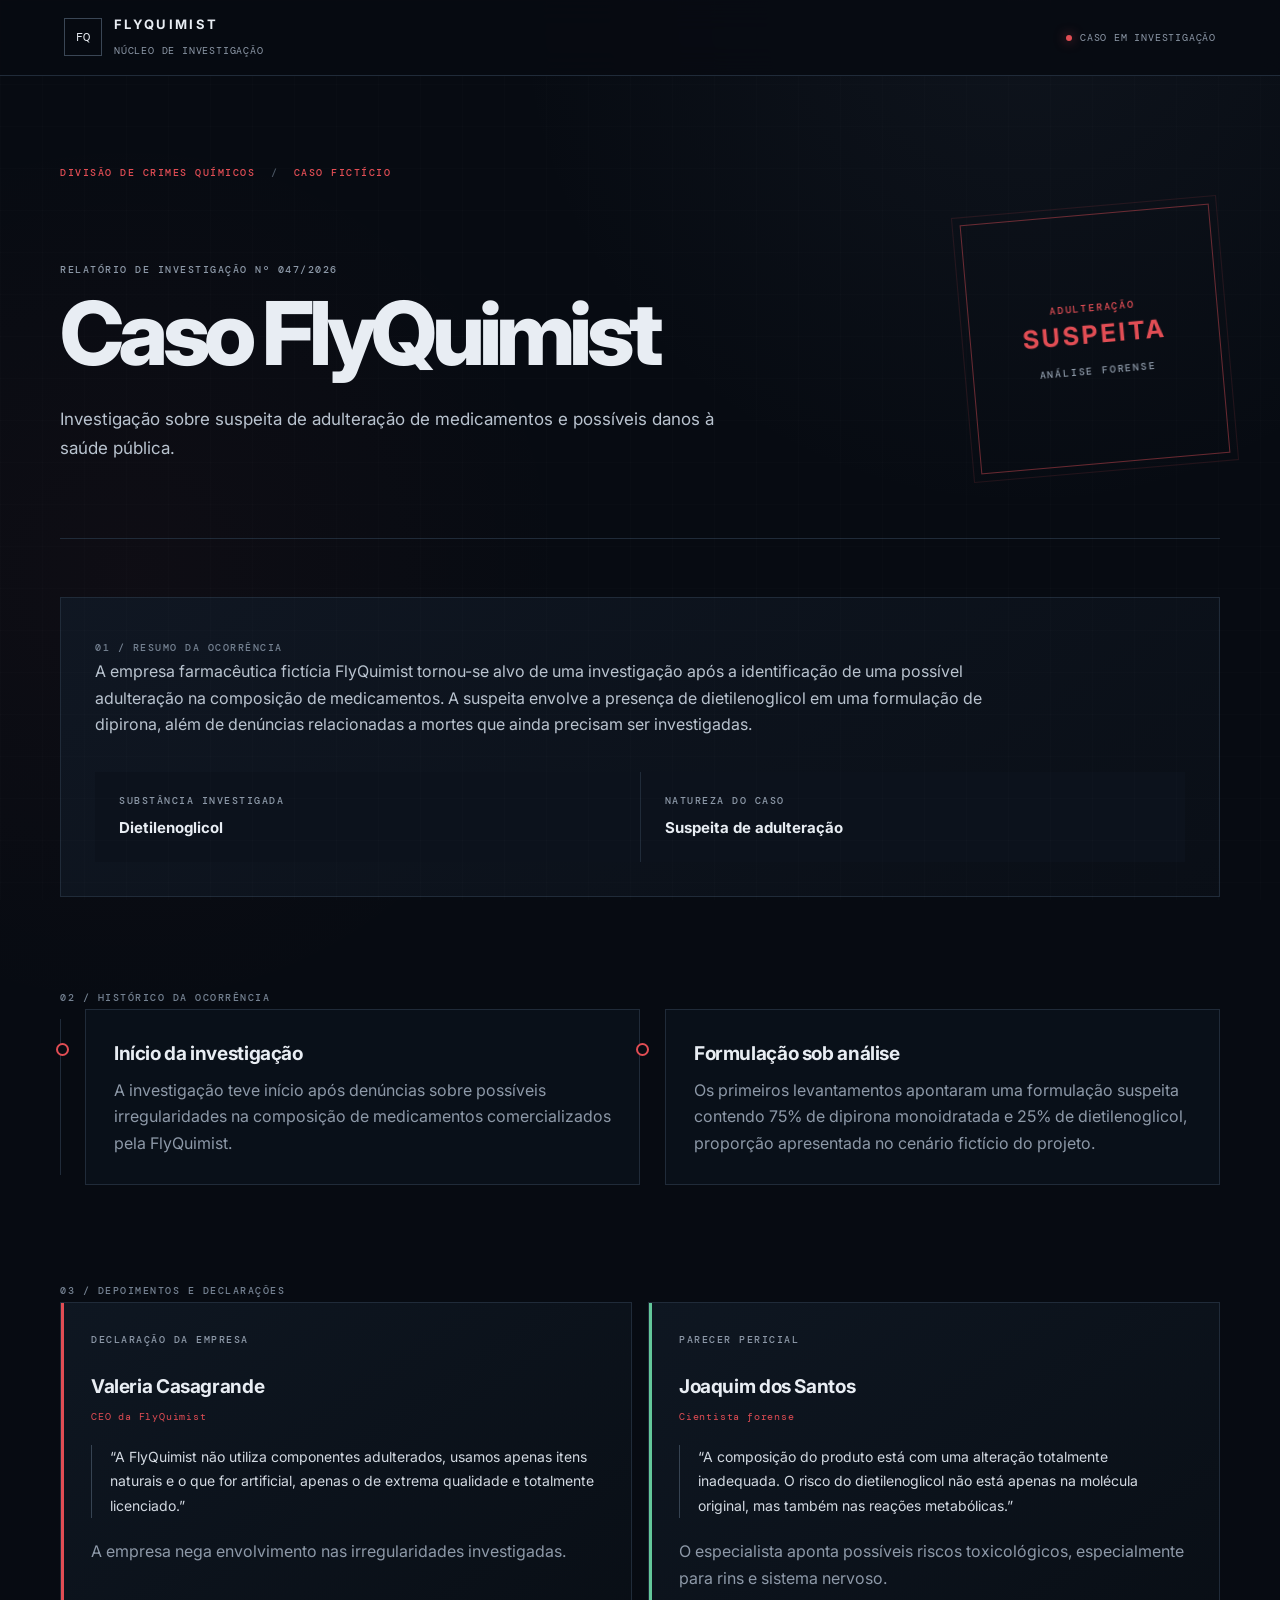
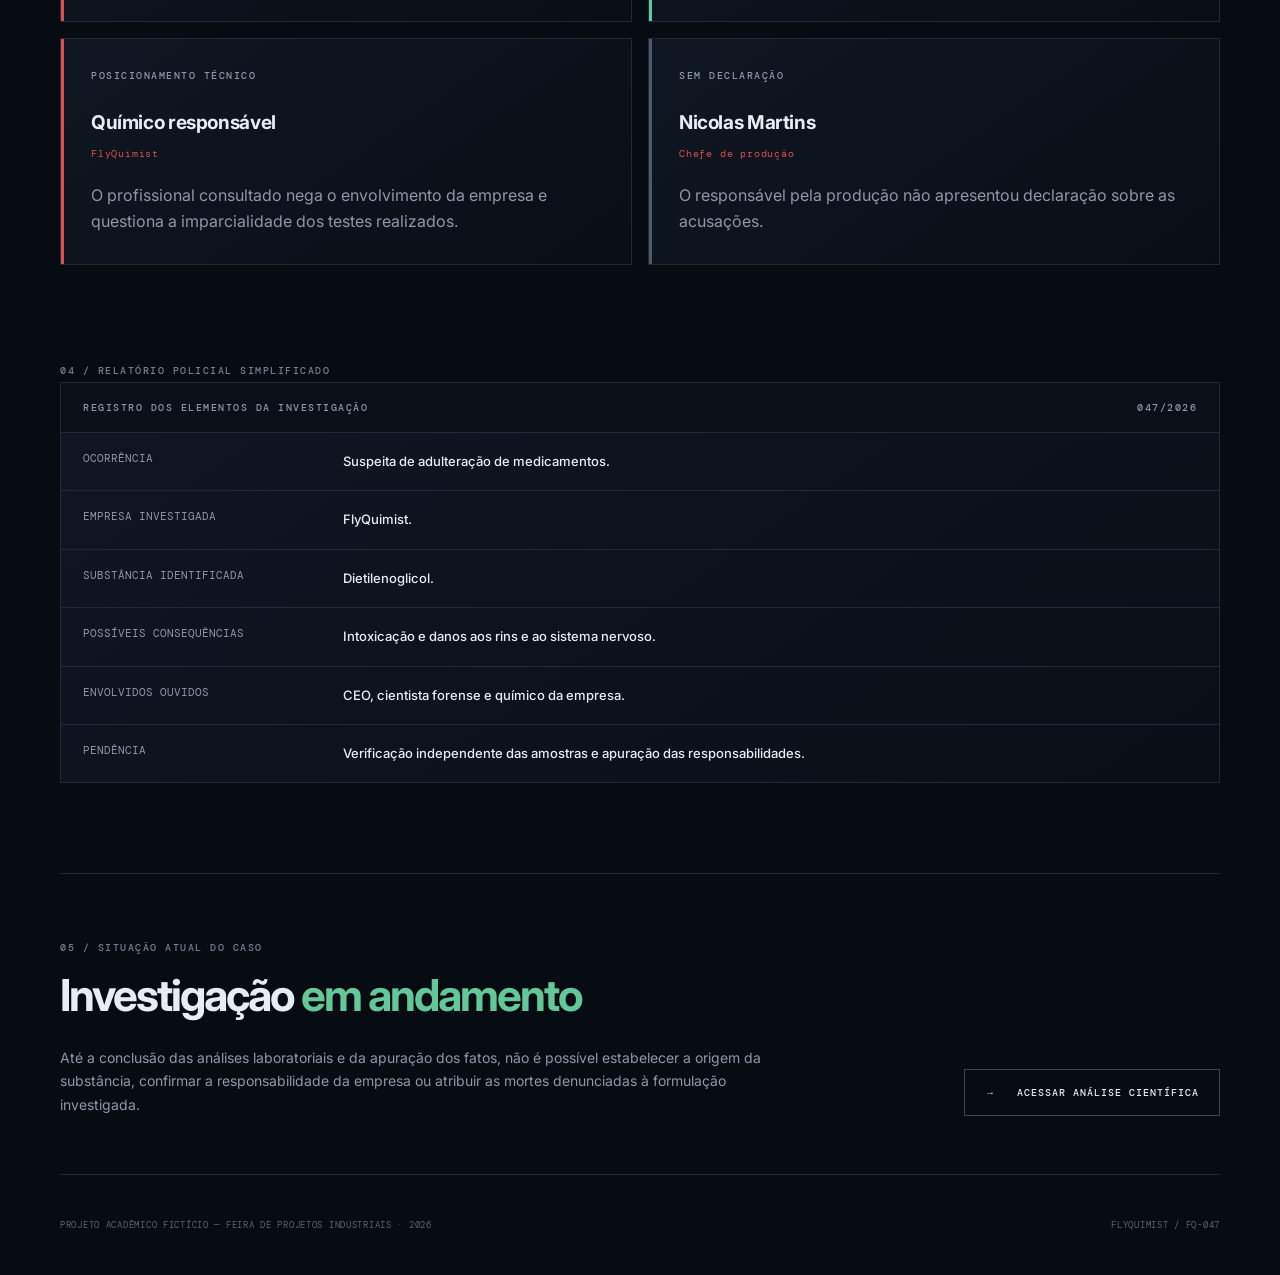
==== src/main/resources/static/index.html @ f5996b25 "Atualizando a base do projeto, Adicionando Explicação de como rodar o projeto" ====
<!doctype html><html lang="pt-BR"><head><meta charset="UTF-8"><meta name="viewport" content="width=device-width,initial-scale=1"><title>FlyQuimist — Relatório Investigativo</title><link rel="stylesheet" href="style.css"></head><body><header class="top"><div class="brand"><b>FQ</b><div><strong>FLYQUIMIST</strong><small>NÚCLEO DE INVESTIGAÇÃO</small></div></div><div class="status"><i></i> CASO EM INVESTIGAÇÃO</div></header><main><section class="hero"><div class="eyebrow">DIVISÃO DE CRIMES QUÍMICOS <span>/</span> CASO FICTÍCIO</div><div class="heroGrid"><div><div class="report">RELATÓRIO DE INVESTIGAÇÃO Nº 047/2026</div><h1>Caso <em>FlyQuimist</em></h1><p class="lead">Investigação sobre suspeita de adulteração de medicamentos e possíveis danos à saúde pública.</p></div><div class="stamp"><span>ADULTERAÇÃO</span><b>SUSPEITA</b><small>ANÁLISE FORENSE</small></div></div></section><section class="card"><label>01 / RESUMO DA OCORRÊNCIA</label><p>A empresa farmacêutica fictícia FlyQuimist tornou-se alvo de uma investigação após a identificação de uma possível adulteração na composição de medicamentos. A suspeita envolve a presença de dietilenoglicol em uma formulação de dipirona, além de denúncias relacionadas a mortes que ainda precisam ser investigadas.</p><div class="facts"><div><small>SUBSTÂNCIA INVESTIGADA</small><strong>Dietilenoglicol</strong></div><div><small>NATUREZA DO CASO</small><strong>Suspeita de adulteração</strong></div></div></section><section><label>02 / HISTÓRICO DA OCORRÊNCIA</label><div class="timeline"><article><h2>Início da investigação</h2><p>A investigação teve início após denúncias sobre possíveis irregularidades na composição de medicamentos comercializados pela FlyQuimist.</p></article><article><h2>Formulação sob análise</h2><p>Os primeiros levantamentos apontaram uma formulação suspeita contendo 75% de dipirona monoidratada e 25% de dietilenoglicol, proporção apresentada no cenário fictício do projeto.</p></article></div></section><section><label>03 / DEPOIMENTOS E DECLARAÇÕES</label><div class="quotes"><article><small>DECLARAÇÃO DA EMPRESA</small><h2>Valeria Casagrande</h2><i>CEO da FlyQuimist</i><blockquote>“A FlyQuimist não utiliza componentes adulterados, usamos apenas itens naturais e o que for artificial, apenas o de extrema qualidade e totalmente licenciado.”</blockquote><p>A empresa nega envolvimento nas irregularidades investigadas.</p></article><article class="green"><small>PARECER PERICIAL</small><h2>Joaquim dos Santos</h2><i>Cientista forense</i><blockquote>“A composição do produto está com uma alteração totalmente inadequada. O risco do dietilenoglicol não está apenas na molécula original, mas também nas reações metabólicas.”</blockquote><p>O especialista aponta possíveis riscos toxicológicos, especialmente para rins e sistema nervoso.</p></article><article><small>POSICIONAMENTO TÉCNICO</small><h2>Químico responsável</h2><i>FlyQuimist</i><p>O profissional consultado nega o envolvimento da empresa e questiona a imparcialidade dos testes realizados.</p></article><article class="muted"><small>SEM DECLARAÇÃO</small><h2>Nicolas Martins</h2><i>Chefe de produção</i><p>O responsável pela produção não apresentou declaração sobre as acusações.</p></article></div></section><section><label>04 / RELATÓRIO POLICIAL SIMPLIFICADO</label><div class="table"><header><span>REGISTRO DOS ELEMENTOS DA INVESTIGAÇÃO</span><span>047/2026</span></header><div><small>Ocorrência</small><b>Suspeita de adulteração de medicamentos.</b></div><div><small>Empresa investigada</small><b>FlyQuimist.</b></div><div><small>Substância identificada</small><b>Dietilenoglicol.</b></div><div><small>Possíveis consequências</small><b>Intoxicação e danos aos rins e ao sistema nervoso.</b></div><div><small>Envolvidos ouvidos</small><b>CEO, cientista forense e químico da empresa.</b></div><div><small>Pendência</small><b>Verificação independente das amostras e apuração das responsabilidades.</b></div></div></section><section class="conclusion"><div><label>05 / SITUAÇÃO ATUAL DO CASO</label><h2>Investigação <em>em andamento</em></h2><p>Até a conclusão das análises laboratoriais e da apuração dos fatos, não é possível estabelecer a origem da substância, confirmar a responsabilidade da empresa ou atribuir as mortes denunciadas à formulação investigada.</p></div><button onclick="alert('Painel científico — Página 2 em desenvolvimento.')">→ &nbsp; ACESSAR ANÁLISE CIENTÍFICA</button></section><footer>PROJETO ACADÊMICO FICTÍCIO — FEIRA DE PROJETOS INDUSTRIAIS · 2026 <span>FLYQUIMIST / FQ-047</span></footer></main></body></html>
---- src/main/resources/static/style.css ----
@import url('https://fonts.googleapis.com/css2?family=DM+Mono:wght@400;500&family=Inter:wght@400;500;600;700;800&display=swap');
:root{--bg:#070b12;--panel:#0c121c;--line:#202b39;--text:#e8edf3;--muted:#8d99a8;--soft:#b9c3cf;--red:#e14d54;--green:#63c79a}*{box-sizing:border-box}html{scroll-behavior:smooth}body{margin:0;background:radial-gradient(circle at 80% 0%,#667d9b14,transparent 32rem),radial-gradient(circle at 10% 20%,#e14d5409,transparent 28rem),var(--bg);color:var(--text);font-family:Inter,system-ui,sans-serif;line-height:1.65}body:before{content:"";position:fixed;inset:0;pointer-events:none;opacity:.035;background-image:linear-gradient(#fff6 1px,transparent 1px),linear-gradient(90deg,#fff6 1px,transparent 1px);background-size:42px 42px}.top{height:76px;border-bottom:1px solid var(--line);display:flex;align-items:center;justify-content:space-between;padding:0 clamp(20px,5vw,76px);background:#070b12dd;backdrop-filter:blur(16px);position:sticky;top:0;z-index:5}.brand{display:flex;align-items:center;gap:12px}.brand>b{width:38px;height:38px;display:grid;place-items:center;border:1px solid #3a4655;font:12px 'DM Mono';}.brand strong{display:block;font-size:13px;letter-spacing:.18em}.brand small,.status{font:10px 'DM Mono';letter-spacing:.08em;color:var(--muted)}.status{display:flex;gap:8px;align-items:center}.status i{width:6px;height:6px;border-radius:50%;background:var(--red);box-shadow:0 0 12px #e14d54b3}main{width:min(1160px,calc(100% - 40px));margin:auto}.hero{padding:90px 0 74px;border-bottom:1px solid var(--line)}.eyebrow,label,.report,.quotes small,.table header,.facts small{font:500 10px 'DM Mono';letter-spacing:.15em;text-transform:uppercase}.eyebrow,label{color:#758292}.eyebrow{color:var(--red);margin-bottom:35px}.eyebrow span{color:#4b5664;margin:0 8px}.heroGrid{display:grid;grid-template-columns:1fr 250px;gap:70px;align-items:end}.report{color:var(--muted);margin-bottom:14px}h1{margin:0;font-size:clamp(48px,7vw,88px);line-height:.98;letter-spacing:-.065em;font-weight:800}em{font-style:normal}.lead{max-width:680px;color:var(--soft);font-size:17px;line-height:1.75;margin-top:28px}.stamp{aspect-ratio:1;border:1px solid #e14d5473;outline:1px solid #e14d5420;outline-offset:7px;display:flex;flex-direction:column;align-items:center;justify-content:center;transform:rotate(-5deg);color:var(--red);text-align:center}.stamp span,.stamp small{font:500 10px 'DM Mono';letter-spacing:.18em}.stamp b{font-size:25px;letter-spacing:.12em}.stamp small{color:var(--muted);margin-top:8px}section:not(.hero):not(.card):not(.conclusion){padding-bottom:90px}.card,.quotes article,.table{background:linear-gradient(145deg,#101824e6,#0a0f17e6);border:1px solid var(--line)}.card{margin:58px 0 85px;padding:34px}.card>p{color:var(--soft);max-width:930px}.facts{display:grid;grid-template-columns:repeat(2,1fr);gap:1px;background:var(--line);margin-top:34px}.facts>div{background:var(--panel);padding:22px 24px}.facts small{display:block;color:var(--muted);margin-bottom:7px}.facts strong{font-size:15px}.timeline{position:relative;display:grid;grid-template-columns:1fr 1fr;gap:25px;padding-left:25px}.timeline:before{content:"";position:absolute;left:0;top:10px;bottom:10px;width:1px;background:var(--line)}.timeline article{position:relative;padding:28px;border:1px solid var(--line);background:#0c121cb8}.timeline article:before{content:"";position:absolute;left:-30px;top:33px;width:9px;height:9px;border:2px solid var(--red);background:var(--bg);border-radius:50%}h2{margin:0 0 8px;font-size:19px;letter-spacing:-.02em}.timeline p,p{color:var(--muted);margin:0}.quotes{display:grid;grid-template-columns:1fr 1fr;gap:16px}.quotes article{padding:30px;position:relative;overflow:hidden}.quotes article:before{content:"";position:absolute;left:0;top:0;width:3px;height:100%;background:var(--red)}.quotes article.green:before{background:var(--green)}.quotes article.muted:before{background:#4e5a68}.quotes small{color:var(--muted);display:block;margin-bottom:25px}.quotes i{display:block;color:var(--red);font:10px 'DM Mono';letter-spacing:.08em;margin-bottom:22px}.quotes blockquote{border-left:1px solid #364352;padding-left:18px;margin:0 0 20px;color:#d2d9e1;font-size:14px;line-height:1.75}.table{overflow:hidden}.table header{display:flex;justify-content:space-between;padding:18px 22px;color:var(--muted);background:#0a1018;border-bottom:1px solid var(--line)}.table>div{display:grid;grid-template-columns:240px 1fr;gap:20px;padding:18px 22px;border-bottom:1px solid var(--line)}.table>div:last-child{border:0}.table small{color:var(--muted);font:11px 'DM Mono';text-transform:uppercase}.table b{font-size:13px;font-weight:500}.conclusion{border-top:1px solid var(--line);border-bottom:1px solid var(--line);padding:58px 0;display:flex;align-items:end;justify-content:space-between;gap:50px}.conclusion h2{font-size:clamp(28px,4vw,44px);letter-spacing:-.045em}.conclusion h2 em{color:var(--green)}.conclusion p{max-width:720px;margin-top:15px;font-size:14px}.conclusion button{flex:0 0 auto;background:transparent;color:var(--text);border:1px solid #3a4655;padding:16px 20px;font:500 10px 'DM Mono';letter-spacing:.1em;cursor:pointer;transition:.2s}.conclusion button:hover{border-color:var(--red);background:#e14d5412;transform:translateY(-2px)}footer{min-height:100px;display:flex;align-items:center;justify-content:space-between;color:#596574;font:9px 'DM Mono';letter-spacing:.08em}footer span{color:#596574}@media(max-width:760px){.status{display:none}main{width:calc(100% - 28px)}.hero{padding:60px 0 50px}.heroGrid,.quotes,.timeline{grid-template-columns:1fr}.heroGrid{gap:45px}.stamp{width:170px}.card{padding:24px;margin:40px 0 65px}.facts{grid-template-columns:1fr}.table>div{grid-template-columns:1fr;gap:5px}.conclusion{flex-direction:column;align-items:flex-start}footer{flex-direction:column;align-items:flex-start;justify-content:center;padding:25px 0}}
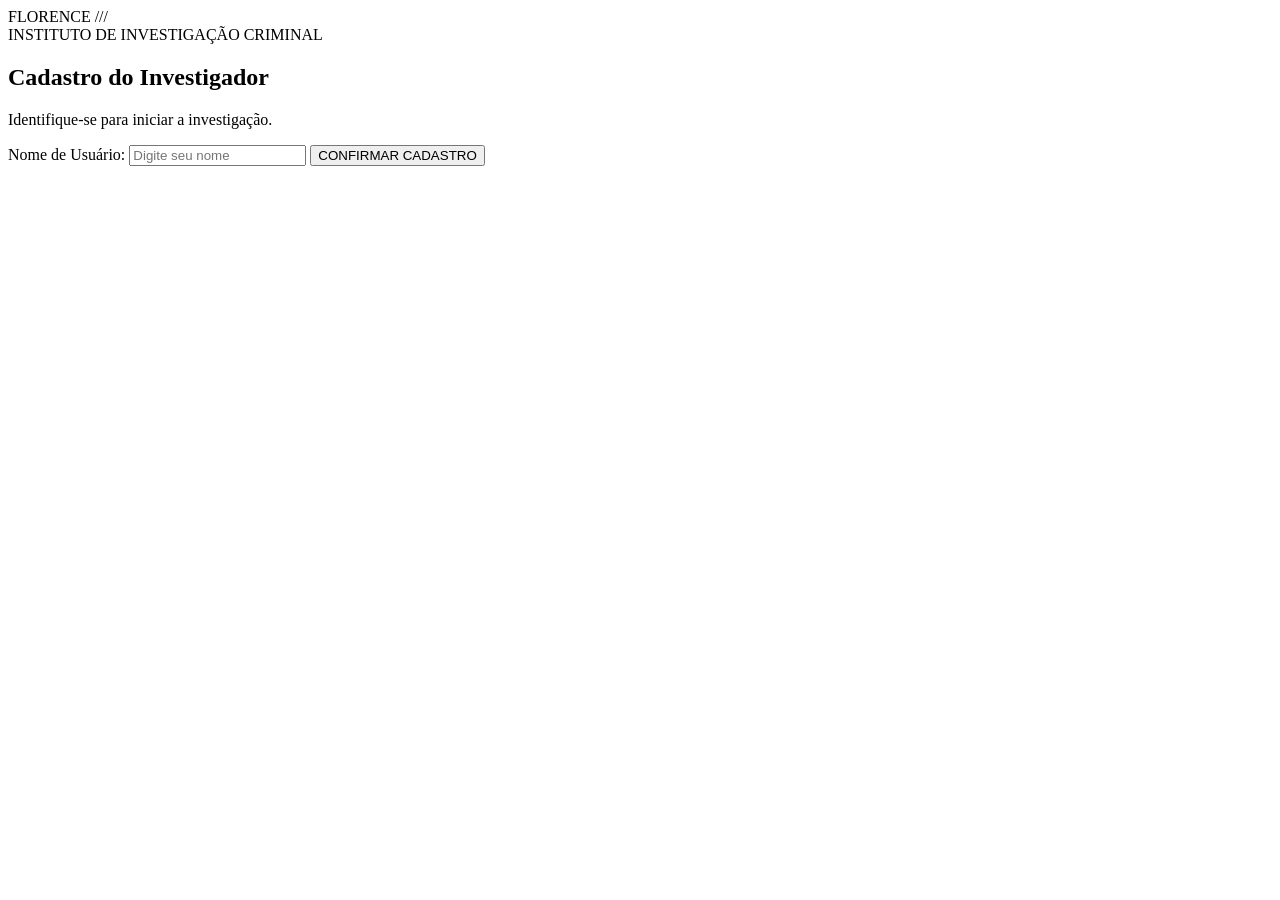
==== commit 1540affe: "Colocando o frontend" ====
--- a/src/main/resources/static/index.html
+++ b/src/main/resources/static/index.html
@@ -1 +1,26 @@
-<!doctype html><html lang="pt-BR"><head><meta charset="UTF-8"><meta name="viewport" content="width=device-width,initial-scale=1"><title>FlyQuimist — Relatório Investigativo</title><link rel="stylesheet" href="style.css"></head><body><header class="top"><div class="brand"><b>FQ</b><div><strong>FLYQUIMIST</strong><small>NÚCLEO DE INVESTIGAÇÃO</small></div></div><div class="status"><i></i> CASO EM INVESTIGAÇÃO</div></header><main><section class="hero"><div class="eyebrow">DIVISÃO DE CRIMES QUÍMICOS <span>/</span> CASO FICTÍCIO</div><div class="heroGrid"><div><div class="report">RELATÓRIO DE INVESTIGAÇÃO Nº 047/2026</div><h1>Caso <em>FlyQuimist</em></h1><p class="lead">Investigação sobre suspeita de adulteração de medicamentos e possíveis danos à saúde pública.</p></div><div class="stamp"><span>ADULTERAÇÃO</span><b>SUSPEITA</b><small>ANÁLISE FORENSE</small></div></div></section><section class="card"><label>01 / RESUMO DA OCORRÊNCIA</label><p>A empresa farmacêutica fictícia FlyQuimist tornou-se alvo de uma investigação após a identificação de uma possível adulteração na composição de medicamentos. A suspeita envolve a presença de dietilenoglicol em uma formulação de dipirona, além de denúncias relacionadas a mortes que ainda precisam ser investigadas.</p><div class="facts"><div><small>SUBSTÂNCIA INVESTIGADA</small><strong>Dietilenoglicol</strong></div><div><small>NATUREZA DO CASO</small><strong>Suspeita de adulteração</strong></div></div></section><section><label>02 / HISTÓRICO DA OCORRÊNCIA</label><div class="timeline"><article><h2>Início da investigação</h2><p>A investigação teve início após denúncias sobre possíveis irregularidades na composição de medicamentos comercializados pela FlyQuimist.</p></article><article><h2>Formulação sob análise</h2><p>Os primeiros levantamentos apontaram uma formulação suspeita contendo 75% de dipirona monoidratada e 25% de dietilenoglicol, proporção apresentada no cenário fictício do projeto.</p></article></div></section><section><label>03 / DEPOIMENTOS E DECLARAÇÕES</label><div class="quotes"><article><small>DECLARAÇÃO DA EMPRESA</small><h2>Valeria Casagrande</h2><i>CEO da FlyQuimist</i><blockquote>“A FlyQuimist não utiliza componentes adulterados, usamos apenas itens naturais e o que for artificial, apenas o de extrema qualidade e totalmente licenciado.”</blockquote><p>A empresa nega envolvimento nas irregularidades investigadas.</p></article><article class="green"><small>PARECER PERICIAL</small><h2>Joaquim dos Santos</h2><i>Cientista forense</i><blockquote>“A composição do produto está com uma alteração totalmente inadequada. O risco do dietilenoglicol não está apenas na molécula original, mas também nas reações metabólicas.”</blockquote><p>O especialista aponta possíveis riscos toxicológicos, especialmente para rins e sistema nervoso.</p></article><article><small>POSICIONAMENTO TÉCNICO</small><h2>Químico responsável</h2><i>FlyQuimist</i><p>O profissional consultado nega o envolvimento da empresa e questiona a imparcialidade dos testes realizados.</p></article><article class="muted"><small>SEM DECLARAÇÃO</small><h2>Nicolas Martins</h2><i>Chefe de produção</i><p>O responsável pela produção não apresentou declaração sobre as acusações.</p></article></div></section><section><label>04 / RELATÓRIO POLICIAL SIMPLIFICADO</label><div class="table"><header><span>REGISTRO DOS ELEMENTOS DA INVESTIGAÇÃO</span><span>047/2026</span></header><div><small>Ocorrência</small><b>Suspeita de adulteração de medicamentos.</b></div><div><small>Empresa investigada</small><b>FlyQuimist.</b></div><div><small>Substância identificada</small><b>Dietilenoglicol.</b></div><div><small>Possíveis consequências</small><b>Intoxicação e danos aos rins e ao sistema nervoso.</b></div><div><small>Envolvidos ouvidos</small><b>CEO, cientista forense e químico da empresa.</b></div><div><small>Pendência</small><b>Verificação independente das amostras e apuração das responsabilidades.</b></div></div></section><section class="conclusion"><div><label>05 / SITUAÇÃO ATUAL DO CASO</label><h2>Investigação <em>em andamento</em></h2><p>Até a conclusão das análises laboratoriais e da apuração dos fatos, não é possível estabelecer a origem da substância, confirmar a responsabilidade da empresa ou atribuir as mortes denunciadas à formulação investigada.</p></div><button onclick="alert('Painel científico — Página 2 em desenvolvimento.')">→ &nbsp; ACESSAR ANÁLISE CIENTÍFICA</button></section><footer>PROJETO ACADÊMICO FICTÍCIO — FEIRA DE PROJETOS INDUSTRIAIS · 2026 <span>FLYQUIMIST / FQ-047</span></footer></main></body></html>
+<!DOCTYPE html>
+<html lang="pt-BR">
+<head>
+<meta charset="UTF-8">
+<meta name="viewport" content="width=device-width, initial-scale=1.0">
+<title>Investigação Florence — Cadastro</title>
+<link rel="stylesheet" href="css/style.css">
+</head>
+<body class="dark-bg">
+<div class="grain"></div>
+<main class="center-screen">
+  <section class="card login-card">
+    <div class="brand">FLORENCE <span>///</span></div>
+    <div class="case-tag">INSTITUTO DE INVESTIGAÇÃO CRIMINAL</div>
+    <h1>Cadastro do Investigador</h1>
+    <p class="muted">Identifique-se para iniciar a investigação.</p>
+    <form id="registerForm">
+      <label for="username">Nome de Usuário:</label>
+      <input id="username" name="username" type="text" maxlength="30" required autocomplete="off" placeholder="Digite seu nome">
+      <button class="btn primary" type="submit">CONFIRMAR CADASTRO</button>
+    </form>
+  </section>
+</main>
+<script src="js/cadastro.js"></script>
+</body>
+</html>
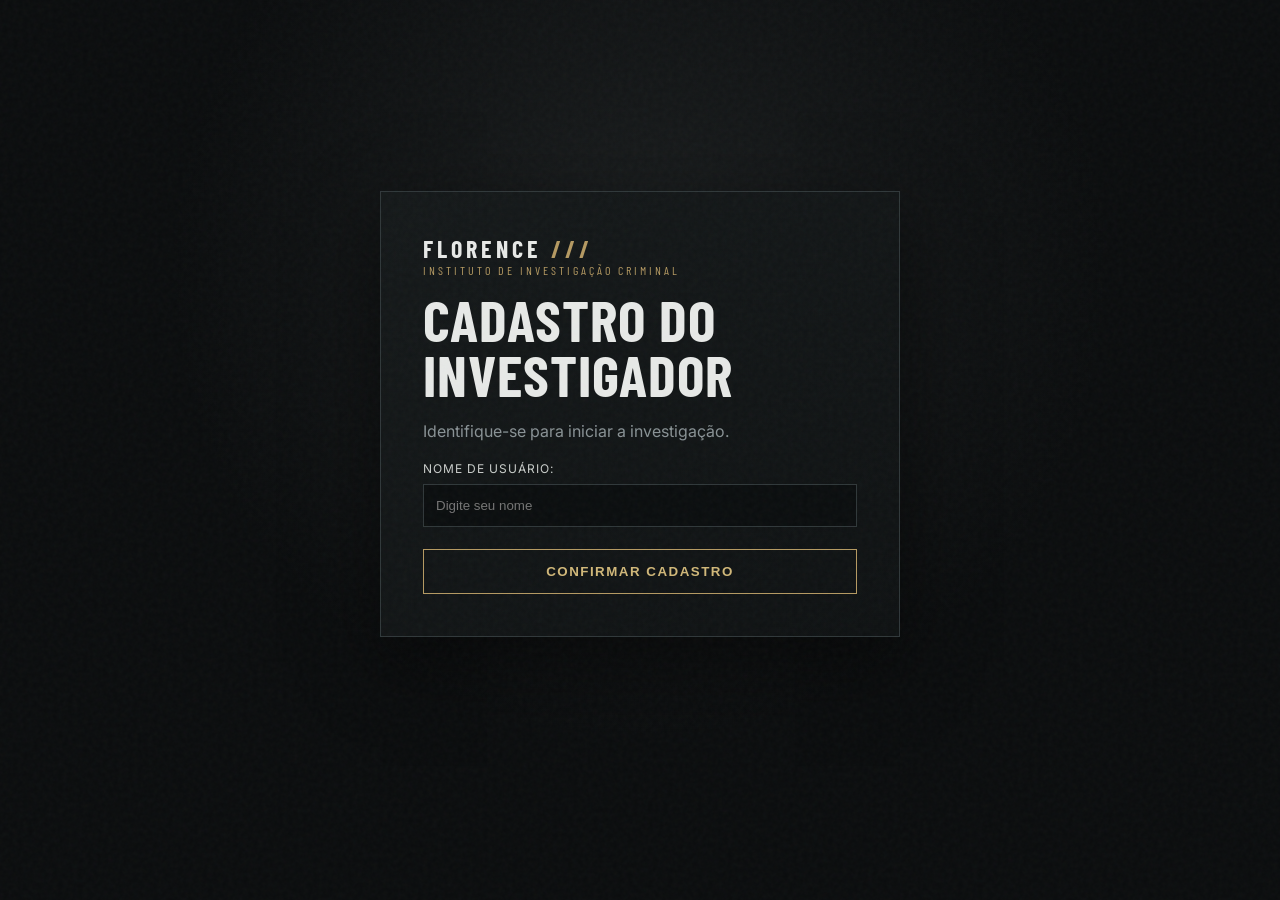
==== commit 0a3804ff: "Fazendo a rota de post usuario" ====
--- a/src/main/resources/static/index.html
+++ b/src/main/resources/static/index.html
@@ -14,13 +14,15 @@
     <div class="case-tag">INSTITUTO DE INVESTIGAÇÃO CRIMINAL</div>
     <h1>Cadastro do Investigador</h1>
     <p class="muted">Identifique-se para iniciar a investigação.</p>
-    <form id="registerForm">
+
+    <form id="registerForm" action="/usuario" method="POST">
       <label for="username">Nome de Usuário:</label>
       <input id="username" name="username" type="text" maxlength="30" required autocomplete="off" placeholder="Digite seu nome">
       <button class="btn primary" type="submit">CONFIRMAR CADASTRO</button>
     </form>
+
   </section>
 </main>
-<script src="js/cadastro.js"></script>
+<script src="cadastro.js"></script>
 </body>
 </html>
--- a/src/main/resources/static/css/style.css
+++ b/src/main/resources/static/css/style.css
@@ -0,0 +1,86 @@
+@import url('https://fonts.googleapis.com/css2?family=Barlow+Condensed:wght@400;500;600;700&family=Inter:wght@400;500;600;700&display=swap');
+
+:root {
+  --bg:#0b0d0e; --panel:#121618; --panel2:#171c1e; --line:#30383a;
+  --text:#e7e9e7; --muted:#899295; --accent:#b59a62; --accent2:#d1b879;
+  --danger:#b95b5b; --success:#729a78;
+}
+* { box-sizing:border-box; }
+body { margin:0; color:var(--text); background:var(--bg); font-family:Inter,Arial,sans-serif; }
+.dark-bg { min-height:100vh; background:radial-gradient(circle at 50% 30%,#1a1d1e 0,#0b0d0e 52%); }
+.grain { position:fixed; inset:0; pointer-events:none; opacity:.035; background-image:url("data:image/svg+xml,%3Csvg viewBox='0 0 200 200' xmlns='http://www.w3.org/2000/svg'%3E%3Cfilter id='n'%3E%3CfeTurbulence type='fractalNoise' baseFrequency='.9' numOctaves='4' stitchTiles='stitch'/%3E%3C/filter%3E%3Crect width='100%25' height='100%25' filter='url(%23n)'/%3E%3C/svg%3E"); z-index:10; }
+.topbar { height:72px; padding:0 5%; border-bottom:1px solid var(--line); display:flex; align-items:center; justify-content:space-between; background:#0c0f10ee; position:sticky; top:0; z-index:5; }
+.brand { font-family:"Barlow Condensed"; font-weight:700; letter-spacing:4px; font-size:24px; }
+.brand span { color:var(--accent); }
+.user-badge,.timer-label { color:var(--muted); font-size:12px; letter-spacing:2px; text-transform:uppercase; }
+#timer { font-family:"Barlow Condensed"; font-size:25px; color:var(--accent2); margin-left:8px; letter-spacing:2px; }
+.center-screen { min-height:calc(100vh - 72px); display:grid; place-items:center; padding:30px; }
+.card,.roulette-card,.ranking-card { width:min(520px,100%); background:linear-gradient(145deg,#15191a,#0f1213); border:1px solid var(--line); box-shadow:0 25px 70px #0008; padding:42px; }
+.case-tag { font-family:"Barlow Condensed"; font-size:12px; letter-spacing:3px; color:var(--accent); text-transform:uppercase; }
+h1 { font-family:"Barlow Condensed"; font-size:58px; line-height:.95; text-transform:uppercase; margin:15px 0; letter-spacing:1px; }
+h2,h3 { font-family:"Barlow Condensed"; text-transform:uppercase; letter-spacing:1px; }
+.muted { color:var(--muted); line-height:1.65; }
+label { display:block; color:#c9cdca; font-size:12px; letter-spacing:1px; text-transform:uppercase; }
+input { width:100%; margin-top:8px; padding:13px 12px; background:#0b0e0f; color:var(--text); border:1px solid var(--line); outline:none; }
+input:focus { border-color:var(--accent); }
+.btn { border:1px solid var(--accent); padding:14px 20px; background:transparent; color:var(--accent2); font-weight:700; letter-spacing:1.5px; cursor:pointer; transition:.2s; }
+.btn:hover:not(:disabled) { background:var(--accent); color:#111; }
+.btn:disabled { opacity:.45; cursor:not-allowed; }
+.primary { width:100%; margin-top:22px; }
+.roulette-card { text-align:center; }
+.roulette-wrap { width:330px; height:330px; margin:28px auto; position:relative; display:grid; place-items:center; }
+.wheel { width:300px; height:300px; border-radius:50%; border:8px solid #24292a; position:relative; overflow:hidden; transition:transform 4.5s cubic-bezier(.12,.8,.15,1); background:conic-gradient(#6d5147 0deg 120deg,#53655c 120deg 240deg,#5b5e69 240deg 360deg); box-shadow:0 0 0 2px #555 inset,0 15px 50px #0009; }
+.wheel-label { position:absolute; width:100%; height:100%; display:grid; place-items:center; font-family:"Barlow Condensed"; font-weight:700; font-size:23px; letter-spacing:2px; }
+.label-fraud { transform:rotate(60deg) translateY(-95px); }
+.label-genocide { transform:rotate(180deg) translateY(-95px); }
+.label-murder { transform:rotate(300deg) translateY(-95px); }
+.pointer { position:absolute; z-index:2; top:-4px; border-left:14px solid transparent; border-right:14px solid transparent; border-top:35px solid var(--accent); }
+.result-text { min-height:20px; color:var(--accent2); font-weight:700; letter-spacing:1px; }
+.case-page { background:#0a0d0e; }
+.case-layout { max-width:1500px; margin:auto; padding:45px 4%; display:grid; grid-template-columns:minmax(0,1.5fr) minmax(380px,.7fr); gap:40px; }
+.case-story { min-width:0; }
+.case-story h1 { font-size:80px; }
+.image-placeholder { height:390px; border:1px dashed #4a5254; background:linear-gradient(135deg,#15191a,#0d1011); display:flex; flex-direction:column; align-items:center; justify-content:center; gap:12px; color:#687174; margin:25px 0 35px; text-align:center; }
+.image-icon { font-size:65px; color:#444d4e; }
+.image-placeholder small { color:#4f5859; }
+.story { color:#b9bfbd; line-height:1.8; font-size:15px; }
+.story p { margin:0 0 20px; }
+.investigation-panel { border-left:1px solid var(--line); padding-left:30px; }
+.panel-heading { display:flex; justify-content:space-between; border-bottom:1px solid var(--line); padding-bottom:15px; font-family:"Barlow Condensed"; letter-spacing:2px; color:var(--muted); }
+.panel-heading strong { color:var(--accent); }
+.formula-box { background:#111516; border:1px solid var(--line); padding:20px; margin:18px 0; }
+.formula { font-family:Georgia,serif; color:#d7c58e; background:#0a0d0e; padding:10px; }
+.field-grid { display:grid; grid-template-columns:repeat(3,1fr); gap:10px; }
+.field-grid label:nth-child(2) { }
+.valid { border-color:var(--success)!important; box-shadow:0 0 0 1px var(--success) inset; }
+.invalid { border-color:var(--danger)!important; box-shadow:0 0 0 1px var(--danger) inset; }
+.validation { margin:14px 0; padding:13px; border:1px solid var(--line); font-size:13px; line-height:1.5; }
+.validation.success { border-color:#56785c; background:#18221a; color:#a9c9ae; }
+.validation.error { border-color:#7b4545; background:#251719; color:#dda3a3; }
+.hidden { display:none; }
+.option { display:flex; align-items:flex-start; gap:10px; padding:13px; border:1px solid var(--line); margin:8px 0; cursor:pointer; text-transform:none; letter-spacing:0; font-size:13px; line-height:1.5; }
+.option:hover { border-color:#626a6c; background:#171c1d; }
+.option input { width:auto; margin:2px 0 0; }
+.disabled-option { opacity:.5; cursor:default; }
+.ranking-page { max-width:1200px; margin:auto; padding:70px 25px; }
+.ranking-card { width:100%; }
+.ranking-table-wrap { overflow-x:auto; margin:30px 0; }
+table { width:100%; border-collapse:collapse; min-width:700px; }
+th,td { padding:15px 12px; border-bottom:1px solid var(--line); text-align:left; }
+th { color:var(--accent); font-family:"Barlow Condensed"; text-transform:uppercase; letter-spacing:2px; font-size:13px; }
+td { color:#c2c8c6; }
+.current-player { background:#252318; }
+.ranking-note { border-left:3px solid var(--accent); padding:12px 15px; color:var(--muted); margin-bottom:25px; }
+code { color:var(--accent2); }
+@media(max-width:900px) {
+  .case-layout { grid-template-columns:1fr; }
+  .investigation-panel { border-left:0; border-top:1px solid var(--line); padding-left:0; padding-top:30px; }
+}
+@media(max-width:600px) {
+  .card,.roulette-card { padding:28px 20px; }
+  h1,.case-story h1 { font-size:48px; }
+  .roulette-wrap { transform:scale(.85); margin:0 auto 10px; }
+  .field-grid { grid-template-columns:1fr; }
+  .case-layout { padding:30px 18px; }
+  .image-placeholder { height:270px; }
+}
